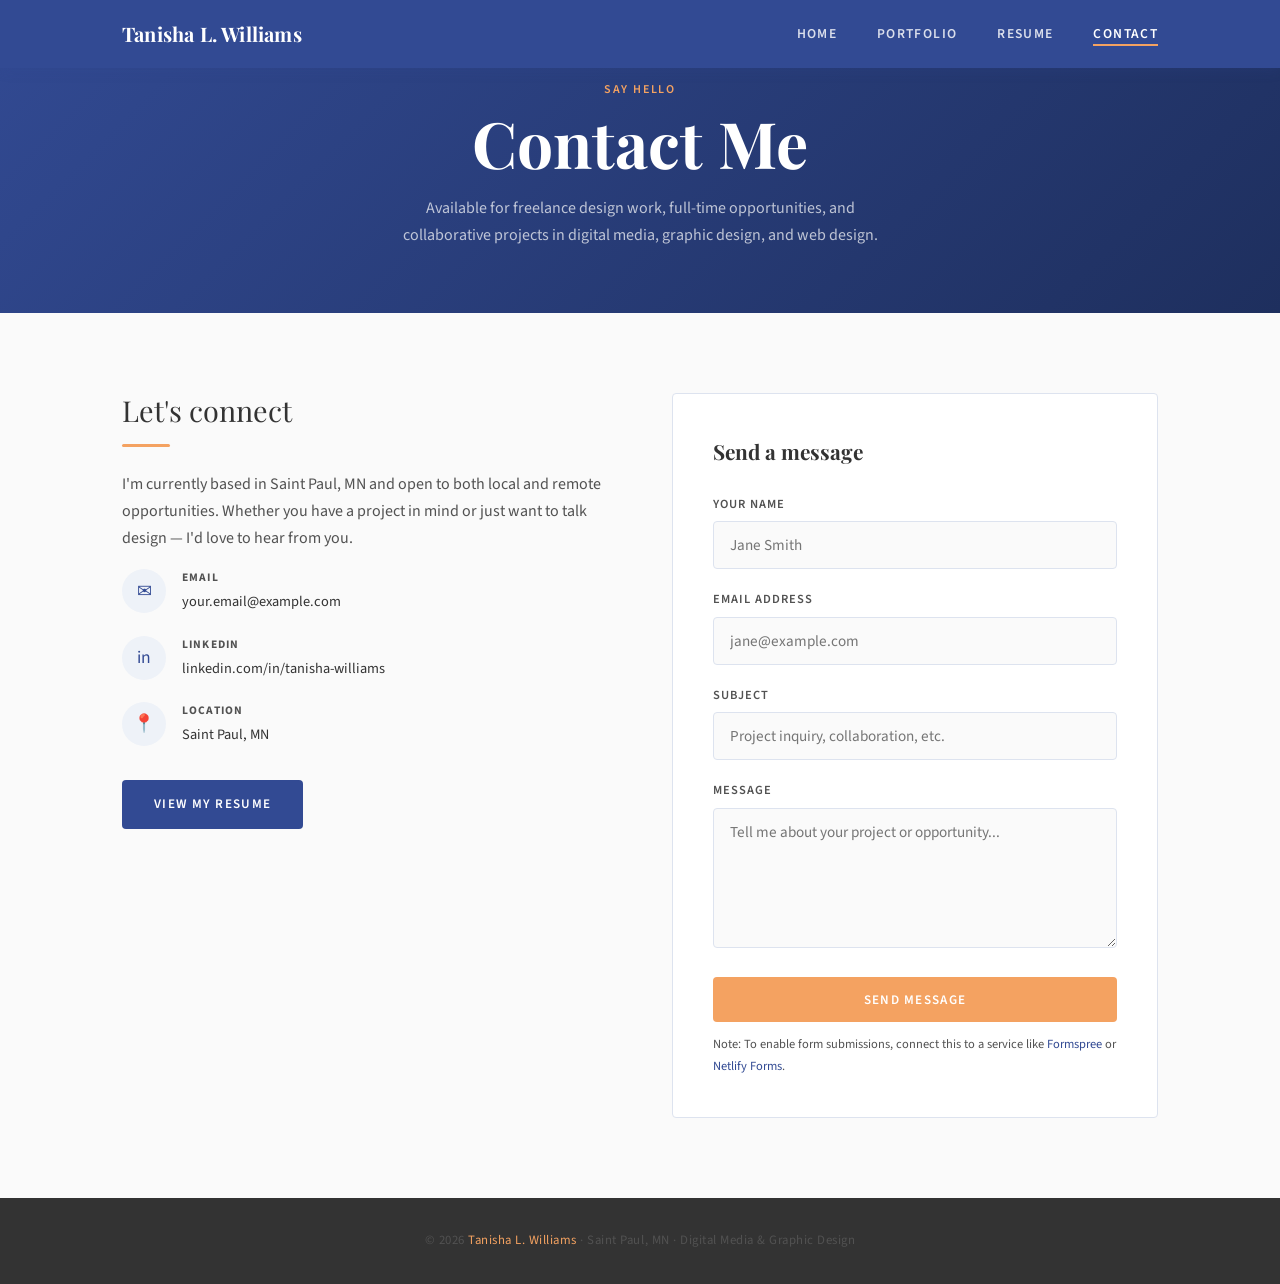
==== contact.html @ 5447307d "Add files via upload" ====
<!DOCTYPE html>
<html lang="en">
<head>
  <meta charset="UTF-8">
  <meta name="viewport" content="width=device-width, initial-scale=1.0">
  <title>Contact — Tanisha L. Williams</title>
  <link rel="stylesheet" href="style.css">
</head>
<body>

  <!-- NAV -->
  <nav class="site-nav">
    <div class="container">
      <a href="index.html" class="nav-logo">Tanisha L. Williams</a>
      <ul class="nav-links">
        <li><a href="index.html">Home</a></li>
        <li><a href="portfolio.html">Portfolio</a></li>
        <li><a href="resume.html">Resume</a></li>
        <li><a href="contact.html" class="active">Contact</a></li>
      </ul>
      <button class="nav-hamburger" id="hamburger" aria-label="Open menu">
        <span></span><span></span><span></span>
      </button>
    </div>
  </nav>

  <!-- MOBILE MENU -->
  <div class="nav-mobile-menu" id="mobileMenu">
    <ul>
      <li><a href="index.html">Home</a></li>
      <li><a href="portfolio.html">Portfolio</a></li>
      <li><a href="resume.html">Resume</a></li>
      <li><a href="contact.html">Contact</a></li>
    </ul>
  </div>

  <!-- HERO -->
  <section class="contact-hero page-top">
    <div class="container">
      <h4 style="color: var(--coral); margin-bottom: 0.5rem;">Say Hello</h4>
      <h1>Contact Me</h1>
      <p>Available for freelance design work, full-time opportunities, and collaborative projects in digital media, graphic design, and web design.</p>
    </div>
  </section>

  <!-- CONTACT SECTION -->
  <section class="page-section">
    <div class="container">
      <div class="contact-grid">

        <!-- Contact Info -->
        <div class="contact-info">
          <h2>Let's connect</h2>
          <div class="divider"></div>
          <p>I'm currently based in Saint Paul, MN and open to both local and remote opportunities. Whether you have a project in mind or just want to talk design — I'd love to hear from you.</p>

          <div class="contact-item">
            <div class="contact-item-icon">✉</div>
            <div class="contact-item-text">
              <strong>Email</strong>
              <a href="mailto:your.email@example.com">your.email@example.com</a>
            </div>
          </div>

          <div class="contact-item">
            <div class="contact-item-icon">in</div>
            <div class="contact-item-text">
              <strong>LinkedIn</strong>
              <a href="https://www.linkedin.com/in/tanisha-williams-97a414207/" target="_blank">linkedin.com/in/tanisha-williams</a>
            </div>
          </div>

          <div class="contact-item">
            <div class="contact-item-icon">📍</div>
            <div class="contact-item-text">
              <strong>Location</strong>
              Saint Paul, MN
            </div>
          </div>

          <div style="margin-top: 2rem;">
            <a href="resume.html" class="btn btn-blue">View My Resume</a>
          </div>
        </div>

        <!-- Contact Form -->
        <div class="contact-form">
          <h3>Send a message</h3>
          <div class="form-group">
            <label for="name">Your Name</label>
            <input type="text" id="name" placeholder="Jane Smith">
          </div>
          <div class="form-group">
            <label for="email">Email Address</label>
            <input type="email" id="email" placeholder="jane@example.com">
          </div>
          <div class="form-group">
            <label for="subject">Subject</label>
            <input type="text" id="subject" placeholder="Project inquiry, collaboration, etc.">
          </div>
          <div class="form-group">
            <label for="message">Message</label>
            <textarea id="message" placeholder="Tell me about your project or opportunity..."></textarea>
          </div>
          <button class="btn btn-primary" style="width: 100%;" onclick="handleSubmit()">Send Message</button>
          <p id="form-note" style="margin-top: 1rem; font-size: 0.82rem; color: var(--gray-mid); display: none;">
            ✓ Thanks for reaching out! I'll get back to you soon.
          </p>
          <p style="margin-top: 0.75rem; font-size: 0.78rem; color: var(--gray-mid);">
            Note: To enable form submissions, connect this to a service like <a href="https://formspree.io" target="_blank">Formspree</a> or <a href="https://www.netlify.com/products/forms/" target="_blank">Netlify Forms</a>.
          </p>
        </div>

      </div>
    </div>
  </section>

  <!-- FOOTER -->
  <footer class="site-footer">
    <p>© 2026 <span>Tanisha L. Williams</span> · Saint Paul, MN · Digital Media &amp; Graphic Design</p>
  </footer>

  <script>
    const hamburger = document.getElementById('hamburger');
    const mobileMenu = document.getElementById('mobileMenu');
    hamburger.addEventListener('click', () => {
      hamburger.classList.toggle('open');
      mobileMenu.classList.toggle('open');
    });

    function handleSubmit() {
      document.getElementById('form-note').style.display = 'block';
    }
  </script>

</body>
</html>
---- style.css ----
/* ============================================
   TANISHA L. WILLIAMS — Portfolio
   style.css
   ============================================ */

/* ── GOOGLE FONTS ── */
@import url('https://fonts.googleapis.com/css2?family=Playfair+Display:ital,wght@0,400;0,700;1,400&family=Source+Sans+3:wght@300;400;600&display=swap');

/* ── CSS VARIABLES ── */
:root {
  --blue-dark:    #324A93;
  --blue-light:   #79A0C7;
  --gray-dark:    #333333;
  --gray-mid:     #525252;
  --gray-light:   #FAFAFA;
  --coral:        #F4A261;
  --white:        #FFFFFF;

  --font-display: 'Playfair Display', Georgia, serif;
  --font-body:    'Source Sans 3', sans-serif;

  --nav-height:   68px;
  --max-width:    1100px;
  --radius:       4px;
  --transition:   0.22s ease;
}

/* ── RESET ── */
*, *::before, *::after {
  margin: 0;
  padding: 0;
  box-sizing: border-box;
}

html {
  scroll-behavior: smooth;
}

body {
  background: var(--gray-light);
  color: var(--gray-dark);
  font-family: var(--font-body);
  font-weight: 400;
  font-size: 1rem;
  line-height: 1.7;
  overflow-x: hidden;
}

img {
  max-width: 100%;
  display: block;
}

a {
  color: var(--blue-dark);
  text-decoration: none;
  transition: color var(--transition);
}

a:hover {
  color: var(--coral);
}

/* ── TYPOGRAPHY ── */

h1 {
  font-family: var(--font-display);
  font-size: 4em;
  font-weight: 700;
  line-height: 1.1;
  color: var(--gray-dark);
}

h2 {
  font-family: var(--font-display);
  font-size: 2.4em;
  font-weight: 400;
  line-height: 1.2;
  color: var(--gray-dark);
}

h3 {
  font-family: var(--font-display);
  font-size: 1.5em;
  font-weight: 700;
  color: var(--gray-dark);
}

h4 {
  font-family: var(--font-body);
  font-size: 0.75em;
  font-weight: 600;
  letter-spacing: 0.15em;
  text-transform: uppercase;
  color: var(--blue-dark);
}

p {
  color: var(--gray-mid);
  margin-bottom: 1rem;
}

p:last-child {
  margin-bottom: 0;
}

/* ── LAYOUT ── */
.container {
  max-width: var(--max-width);
  margin: 0 auto;
  padding: 0 2rem;
}

.page-section {
  padding: 5rem 0;
}

.page-section--alt {
  background: #EEF2F8;
}

/* ── NAVIGATION ── */
.site-nav {
  position: fixed;
  top: 0; left: 0; right: 0;
  height: var(--nav-height);
  background: var(--blue-dark);
  z-index: 1000;
  display: flex;
  align-items: center;
  box-shadow: 0 2px 12px rgba(50, 74, 147, 0.18);
}

.site-nav .container {
  display: flex;
  align-items: center;
  justify-content: space-between;
  width: 100%;
}

.nav-logo {
  font-family: var(--font-display);
  font-size: 1.25rem;
  font-weight: 700;
  color: var(--white);
  letter-spacing: 0.01em;
}

.nav-logo:hover {
  color: var(--coral);
}

.nav-links {
  display: flex;
  list-style: none;
  gap: 2.5rem;
  align-items: center;
}

.nav-links a {
  color: rgba(255,255,255,0.82);
  font-size: 0.85rem;
  font-weight: 600;
  letter-spacing: 0.1em;
  text-transform: uppercase;
  transition: color var(--transition);
  position: relative;
  padding-bottom: 3px;
}

.nav-links a::after {
  content: '';
  position: absolute;
  bottom: 0; left: 0;
  width: 0; height: 2px;
  background: var(--coral);
  transition: width var(--transition);
}

.nav-links a:hover,
.nav-links a.active {
  color: var(--white);
}

.nav-links a:hover::after,
.nav-links a.active::after {
  width: 100%;
}

/* Hamburger (mobile) */
.nav-hamburger {
  display: none;
  flex-direction: column;
  gap: 5px;
  background: none;
  border: none;
  cursor: pointer;
  padding: 4px;
}

.nav-hamburger span {
  display: block;
  width: 24px;
  height: 2px;
  background: var(--white);
  transition: all var(--transition);
}

.nav-hamburger.open span:nth-child(1) {
  transform: translateY(7px) rotate(45deg);
}
.nav-hamburger.open span:nth-child(2) {
  opacity: 0;
}
.nav-hamburger.open span:nth-child(3) {
  transform: translateY(-7px) rotate(-45deg);
}

.nav-mobile-menu {
  display: none;
  position: fixed;
  top: var(--nav-height);
  left: 0; right: 0;
  background: var(--blue-dark);
  padding: 1.5rem 2rem;
  z-index: 999;
  box-shadow: 0 8px 24px rgba(0,0,0,0.18);
}

.nav-mobile-menu.open {
  display: block;
}

.nav-mobile-menu ul {
  list-style: none;
  display: flex;
  flex-direction: column;
  gap: 0;
}

.nav-mobile-menu a {
  display: block;
  color: rgba(255,255,255,0.85);
  font-size: 1rem;
  font-weight: 600;
  letter-spacing: 0.08em;
  text-transform: uppercase;
  padding: 0.85rem 0;
  border-bottom: 1px solid rgba(255,255,255,0.1);
  transition: color var(--transition);
}

.nav-mobile-menu a:hover {
  color: var(--coral);
}

/* ── PAGE TOP PADDING ── */
.page-top {
  padding-top: var(--nav-height);
}

/* ── HERO (INDEX) ── */
.hero {
  min-height: calc(100vh - var(--nav-height));
  background: linear-gradient(135deg, var(--blue-dark) 0%, #1e2f5e 60%, #152347 100%);
  display: flex;
  align-items: center;
  position: relative;
  overflow: hidden;
}

.hero::before {
  content: '';
  position: absolute;
  width: 600px; height: 600px;
  border-radius: 50%;
  background: var(--blue-light);
  opacity: 0.07;
  top: -200px; right: -100px;
}

.hero::after {
  content: '';
  position: absolute;
  width: 400px; height: 400px;
  border-radius: 50%;
  background: var(--coral);
  opacity: 0.06;
  bottom: -150px; left: -100px;
}

.hero .container {
  position: relative;
  z-index: 1;
  padding-top: 4rem;
  padding-bottom: 4rem;
}

.hero-eyebrow {
  font-size: 0.78rem;
  font-weight: 600;
  letter-spacing: 0.2em;
  text-transform: uppercase;
  color: var(--coral);
  margin-bottom: 1.2rem;
}

.hero h1 {
  color: var(--white);
  margin-bottom: 1.5rem;
  max-width: 680px;
}

.hero h1 em {
  font-style: italic;
  color: var(--blue-light);
}

.hero-desc {
  color: rgba(255,255,255,0.72);
  font-size: 1.1rem;
  max-width: 520px;
  margin-bottom: 2.5rem;
  line-height: 1.8;
}

.hero-tags {
  display: flex;
  flex-wrap: wrap;
  gap: 0.5rem;
  margin-bottom: 3rem;
}

.tag {
  font-size: 0.72rem;
  font-weight: 600;
  letter-spacing: 0.08em;
  text-transform: uppercase;
  padding: 0.35rem 0.85rem;
  border: 1px solid rgba(121,160,199,0.5);
  color: var(--blue-light);
  border-radius: var(--radius);
}

.hero-cta {
  display: flex;
  gap: 1rem;
  flex-wrap: wrap;
}

/* ── BUTTONS ── */
.btn {
  display: inline-block;
  font-family: var(--font-body);
  font-size: 0.82rem;
  font-weight: 600;
  letter-spacing: 0.1em;
  text-transform: uppercase;
  padding: 0.85rem 2rem;
  border-radius: var(--radius);
  transition: all var(--transition);
  cursor: pointer;
  border: none;
  text-decoration: none;
}

.btn-primary {
  background: var(--coral);
  color: var(--white);
}

.btn-primary:hover {
  background: #e08844;
  color: var(--white);
  transform: translateY(-2px);
  box-shadow: 0 6px 20px rgba(244, 162, 97, 0.35);
}

.btn-outline {
  background: transparent;
  color: var(--white);
  border: 2px solid rgba(255,255,255,0.5);
}

.btn-outline:hover {
  background: var(--white);
  color: var(--blue-dark);
  border-color: var(--white);
  transform: translateY(-2px);
}

.btn-blue {
  background: var(--blue-dark);
  color: var(--white);
}

.btn-blue:hover {
  background: #253a7a;
  color: var(--white);
  transform: translateY(-2px);
  box-shadow: 0 6px 20px rgba(50,74,147,0.3);
}

/* ── SECTION HEADERS ── */
.section-header {
  margin-bottom: 3rem;
}

.section-header h4 {
  margin-bottom: 0.5rem;
}

.section-header h2 {
  margin-bottom: 1rem;
}

.section-header p {
  max-width: 560px;
  font-size: 1.05rem;
}

.divider {
  width: 48px;
  height: 3px;
  background: var(--coral);
  margin: 1rem 0 1.5rem;
  border-radius: 2px;
}

/* ── CARDS (skills, etc.) ── */
.card-grid {
  display: grid;
  grid-template-columns: repeat(auto-fit, minmax(260px, 1fr));
  gap: 1.5rem;
}

.card {
  background: var(--white);
  border-radius: var(--radius);
  padding: 2rem;
  border: 1px solid #dde3ef;
  transition: transform var(--transition), box-shadow var(--transition);
}

.card:hover {
  transform: translateY(-4px);
  box-shadow: 0 12px 32px rgba(50,74,147,0.1);
}

.card-icon {
  font-size: 1.8rem;
  margin-bottom: 1rem;
}

.card h3 {
  font-size: 1.15rem;
  margin-bottom: 0.75rem;
}

.skill-pills {
  display: flex;
  flex-wrap: wrap;
  gap: 0.4rem;
  list-style: none;
}

.skill-pills li {
  font-size: 0.7rem;
  font-weight: 600;
  letter-spacing: 0.05em;
  padding: 0.25rem 0.65rem;
  background: #EEF2F8;
  color: var(--blue-dark);
  border-radius: 2px;
}

/* ── STATS ── */
.stats-grid {
  display: grid;
  grid-template-columns: repeat(4, 1fr);
  gap: 2rem;
  margin-top: 3rem;
}

.stat-item {
  border-left: 3px solid var(--coral);
  padding-left: 1.25rem;
}

.stat-number {
  font-family: var(--font-display);
  font-size: 2.8rem;
  font-weight: 700;
  color: var(--blue-dark);
  line-height: 1;
  margin-bottom: 0.3rem;
}

.stat-label {
  font-size: 0.75rem;
  font-weight: 600;
  letter-spacing: 0.08em;
  text-transform: uppercase;
  color: var(--gray-mid);
}

/* ── PORTFOLIO PAGE ── */
.portfolio-hero {
  background: linear-gradient(135deg, var(--blue-dark), #1e2f5e);
  padding: 5rem 0 4rem;
  text-align: center;
}

.portfolio-hero h1 {
  color: var(--white);
  margin-bottom: 1rem;
}

.portfolio-hero p {
  color: rgba(255,255,255,0.7);
  max-width: 500px;
  margin: 0 auto;
  font-size: 1.05rem;
}

/* Accordion / Dropdown Sections */
.portfolio-accordion {
  max-width: var(--max-width);
  margin: 3rem auto;
  padding: 0 2rem;
}

.accordion-item {
  background: var(--white);
  border: 1px solid #dde3ef;
  border-radius: var(--radius);
  margin-bottom: 1rem;
  overflow: hidden;
}

.accordion-header {
  width: 100%;
  background: none;
  border: none;
  padding: 1.4rem 1.8rem;
  display: flex;
  align-items: center;
  justify-content: space-between;
  cursor: pointer;
  text-align: left;
  transition: background var(--transition);
}

.accordion-header:hover {
  background: #EEF2F8;
}

.accordion-header.active {
  background: var(--blue-dark);
}

.accordion-header-left {
  display: flex;
  align-items: center;
  gap: 1rem;
}

.accordion-icon {
  font-size: 1.4rem;
}

.accordion-title {
  font-family: var(--font-display);
  font-size: 1.2rem;
  font-weight: 700;
  color: var(--gray-dark);
  transition: color var(--transition);
}

.accordion-header.active .accordion-title {
  color: var(--white);
}

.accordion-count {
  font-size: 0.72rem;
  font-weight: 600;
  letter-spacing: 0.1em;
  text-transform: uppercase;
  color: var(--gray-mid);
  transition: color var(--transition);
}

.accordion-header.active .accordion-count {
  color: rgba(255,255,255,0.65);
}

.accordion-chevron {
  width: 20px;
  height: 20px;
  color: var(--gray-mid);
  transition: transform var(--transition), color var(--transition);
  flex-shrink: 0;
}

.accordion-header.active .accordion-chevron {
  transform: rotate(180deg);
  color: var(--white);
}

.accordion-body {
  display: none;
  padding: 1.5rem 1.8rem 2rem;
  border-top: 1px solid #dde3ef;
}

.accordion-body.open {
  display: block;
}

/* Portfolio image grid inside accordion */
.portfolio-grid {
  display: grid;
  grid-template-columns: repeat(auto-fill, minmax(280px, 1fr));
  gap: 1.25rem;
}

.portfolio-card {
  border-radius: var(--radius);
  overflow: hidden;
  position: relative;
  background: #dde3ef;
  aspect-ratio: 4/3;
  cursor: pointer;
}

.portfolio-card img {
  width: 100%;
  height: 100%;
  object-fit: cover;
  transition: transform 0.4s ease;
}

.portfolio-card:hover img {
  transform: scale(1.04);
}

.portfolio-card-overlay {
  position: absolute;
  inset: 0;
  background: linear-gradient(to top, rgba(50,74,147,0.88) 0%, transparent 60%);
  opacity: 0;
  transition: opacity var(--transition);
  display: flex;
  flex-direction: column;
  justify-content: flex-end;
  padding: 1.25rem;
}

.portfolio-card:hover .portfolio-card-overlay {
  opacity: 1;
}

.portfolio-card-overlay h3 {
  color: var(--white);
  font-size: 1rem;
  margin-bottom: 0.2rem;
}

.portfolio-card-overlay p {
  color: rgba(255,255,255,0.75);
  font-size: 0.8rem;
  margin: 0;
}

/* placeholder for empty sections */
.portfolio-placeholder {
  text-align: center;
  padding: 3rem 1rem;
  color: var(--gray-mid);
  font-size: 0.95rem;
  border: 2px dashed #dde3ef;
  border-radius: var(--radius);
}

/* ── RESUME PAGE ── */
.resume-hero {
  background: linear-gradient(135deg, var(--blue-dark), #1e2f5e);
  padding: 5rem 0 4rem;
  text-align: center;
}

.resume-hero h1 {
  color: var(--white);
  margin-bottom: 1rem;
}

.resume-hero p {
  color: rgba(255,255,255,0.7);
  margin-bottom: 2rem;
}

.resume-content {
  max-width: 820px;
  margin: 0 auto;
}

.resume-section {
  margin-bottom: 2.5rem;
}

.resume-section-title {
  font-family: var(--font-body);
  font-size: 0.72rem;
  font-weight: 600;
  letter-spacing: 0.18em;
  text-transform: uppercase;
  color: var(--blue-dark);
  border-bottom: 2px solid var(--blue-dark);
  padding-bottom: 0.4rem;
  margin-bottom: 1.25rem;
}

.resume-entry {
  display: grid;
  grid-template-columns: 180px 1fr;
  gap: 1.5rem;
  margin-bottom: 1.5rem;
  padding-bottom: 1.5rem;
  border-bottom: 1px solid #dde3ef;
}

.resume-entry:last-child {
  border-bottom: none;
  margin-bottom: 0;
  padding-bottom: 0;
}

.resume-date {
  font-size: 0.82rem;
  color: var(--gray-mid);
  padding-top: 0.15rem;
  line-height: 1.5;
}

.resume-date .badge {
  display: inline-block;
  margin-top: 0.4rem;
  font-size: 0.65rem;
  font-weight: 600;
  letter-spacing: 0.08em;
  text-transform: uppercase;
  background: var(--coral);
  color: var(--white);
  padding: 0.15rem 0.5rem;
  border-radius: 2px;
}

.resume-entry h3 {
  font-size: 1.05rem;
  margin-bottom: 0.15rem;
}

.resume-entry .org {
  font-size: 0.85rem;
  color: var(--blue-dark);
  font-weight: 600;
  margin-bottom: 0.4rem;
}

.resume-entry p {
  font-size: 0.9rem;
  margin: 0;
}

.resume-skills-grid {
  display: grid;
  grid-template-columns: repeat(3, 1fr);
  gap: 1rem;
}

.resume-skill-group h4 {
  font-size: 0.72rem;
  margin-bottom: 0.5rem;
}

.resume-skill-group ul {
  list-style: none;
  font-size: 0.88rem;
  color: var(--gray-mid);
  line-height: 1.9;
}

/* ── CONTACT PAGE ── */
.contact-hero {
  background: linear-gradient(135deg, var(--blue-dark), #1e2f5e);
  padding: 5rem 0 4rem;
  text-align: center;
}

.contact-hero h1 {
  color: var(--white);
  margin-bottom: 1rem;
}

.contact-hero p {
  color: rgba(255,255,255,0.7);
  max-width: 480px;
  margin: 0 auto;
}

.contact-grid {
  display: grid;
  grid-template-columns: 1fr 1fr;
  gap: 4rem;
  align-items: start;
}

.contact-info h2 {
  font-size: 1.8rem;
  margin-bottom: 1rem;
}

.contact-item {
  display: flex;
  align-items: center;
  gap: 1rem;
  margin-bottom: 1.25rem;
}

.contact-item-icon {
  width: 44px; height: 44px;
  background: #EEF2F8;
  border-radius: 50%;
  display: flex;
  align-items: center;
  justify-content: center;
  font-size: 1.1rem;
  flex-shrink: 0;
  color: var(--blue-dark);
}

.contact-item-text {
  font-size: 0.9rem;
}

.contact-item-text strong {
  display: block;
  font-size: 0.72rem;
  letter-spacing: 0.1em;
  text-transform: uppercase;
  color: var(--gray-mid);
  margin-bottom: 0.15rem;
}

.contact-item-text a {
  color: var(--gray-dark);
  font-weight: 400;
}

.contact-item-text a:hover {
  color: var(--coral);
}

/* Contact Form */
.contact-form {
  background: var(--white);
  padding: 2.5rem;
  border-radius: var(--radius);
  border: 1px solid #dde3ef;
}

.contact-form h3 {
  font-size: 1.3rem;
  margin-bottom: 1.5rem;
}

.form-group {
  margin-bottom: 1.25rem;
}

.form-group label {
  display: block;
  font-size: 0.78rem;
  font-weight: 600;
  letter-spacing: 0.08em;
  text-transform: uppercase;
  color: var(--gray-mid);
  margin-bottom: 0.4rem;
}

.form-group input,
.form-group textarea {
  width: 100%;
  padding: 0.75rem 1rem;
  border: 1px solid #dde3ef;
  border-radius: var(--radius);
  font-family: var(--font-body);
  font-size: 0.95rem;
  color: var(--gray-dark);
  background: var(--gray-light);
  transition: border-color var(--transition), box-shadow var(--transition);
}

.form-group input:focus,
.form-group textarea:focus {
  outline: none;
  border-color: var(--blue-light);
  box-shadow: 0 0 0 3px rgba(121,160,199,0.18);
}

.form-group textarea {
  height: 140px;
  resize: vertical;
}

/* ── FOOTER ── */
.site-footer {
  background: var(--gray-dark);
  color: rgba(255,255,255,0.5);
  text-align: center;
  padding: 2rem;
  font-size: 0.8rem;
  letter-spacing: 0.04em;
}

.site-footer a {
  color: var(--blue-light);
}

.site-footer a:hover {
  color: var(--coral);
}

.site-footer span {
  color: var(--coral);
}

/* ============================================
   RESPONSIVE — Tablets (max 1024px)
   ============================================ */
@media only screen and (max-width: 1024px) {
  h1 { font-size: 1.8em; }
  h2 { font-size: 1.8em; }

  .stats-grid {
    grid-template-columns: repeat(2, 1fr);
  }

  .resume-skills-grid {
    grid-template-columns: repeat(2, 1fr);
  }

  .contact-grid {
    gap: 2.5rem;
  }
}

/* ============================================
   RESPONSIVE — Smartphones (max 768px)
   ============================================ */
@media only screen and (max-width: 768px) {
  h1 { font-size: 1.5em; }
  h2 { font-size: 1.4em; }

  .nav-links {
    display: none;
  }

  .nav-hamburger {
    display: flex;
  }

  .hero {
    min-height: auto;
    padding: 3rem 0;
  }

  .hero-cta {
    flex-direction: column;
  }

  .hero-cta .btn {
    text-align: center;
  }

  .stats-grid {
    grid-template-columns: repeat(2, 1fr);
    gap: 1.25rem;
  }

  .card-grid {
    grid-template-columns: 1fr;
  }

  .portfolio-grid {
    grid-template-columns: 1fr;
  }

  .resume-entry {
    grid-template-columns: 1fr;
    gap: 0.4rem;
  }

  .resume-skills-grid {
    grid-template-columns: 1fr 1fr;
  }

  .contact-grid {
    grid-template-columns: 1fr;
  }

  .contact-form {
    padding: 1.5rem;
  }

  .accordion-header {
    padding: 1.1rem 1.2rem;
  }

  .accordion-body {
    padding: 1.2rem;
  }

  .page-section {
    padding: 3.5rem 0;
  }
}
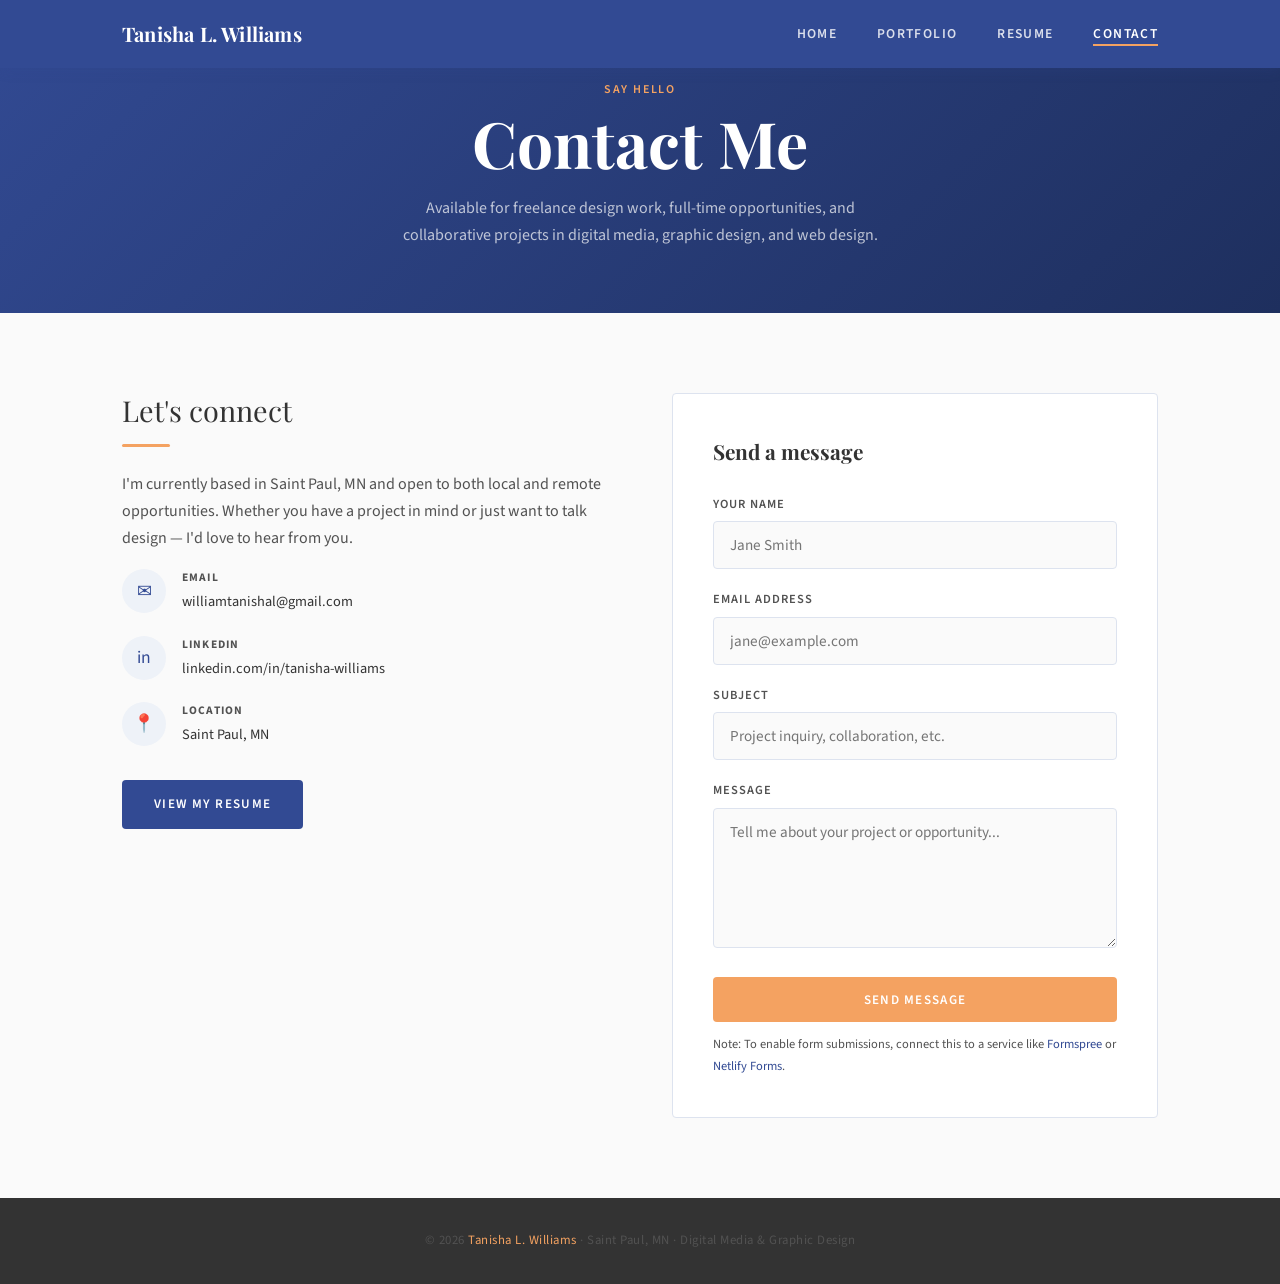
==== commit 869cfaaf: "Update contact.html" ====
--- a/contact.html
+++ b/contact.html
@@ -58,7 +58,7 @@
             <div class="contact-item-icon">✉</div>
             <div class="contact-item-text">
               <strong>Email</strong>
-              <a href="mailto:your.email@example.com">your.email@example.com</a>
+              <a href="mailto:wiliamtanishal@gmail.com">williamtanishal@gmail.com</a>
             </div>
           </div>
 
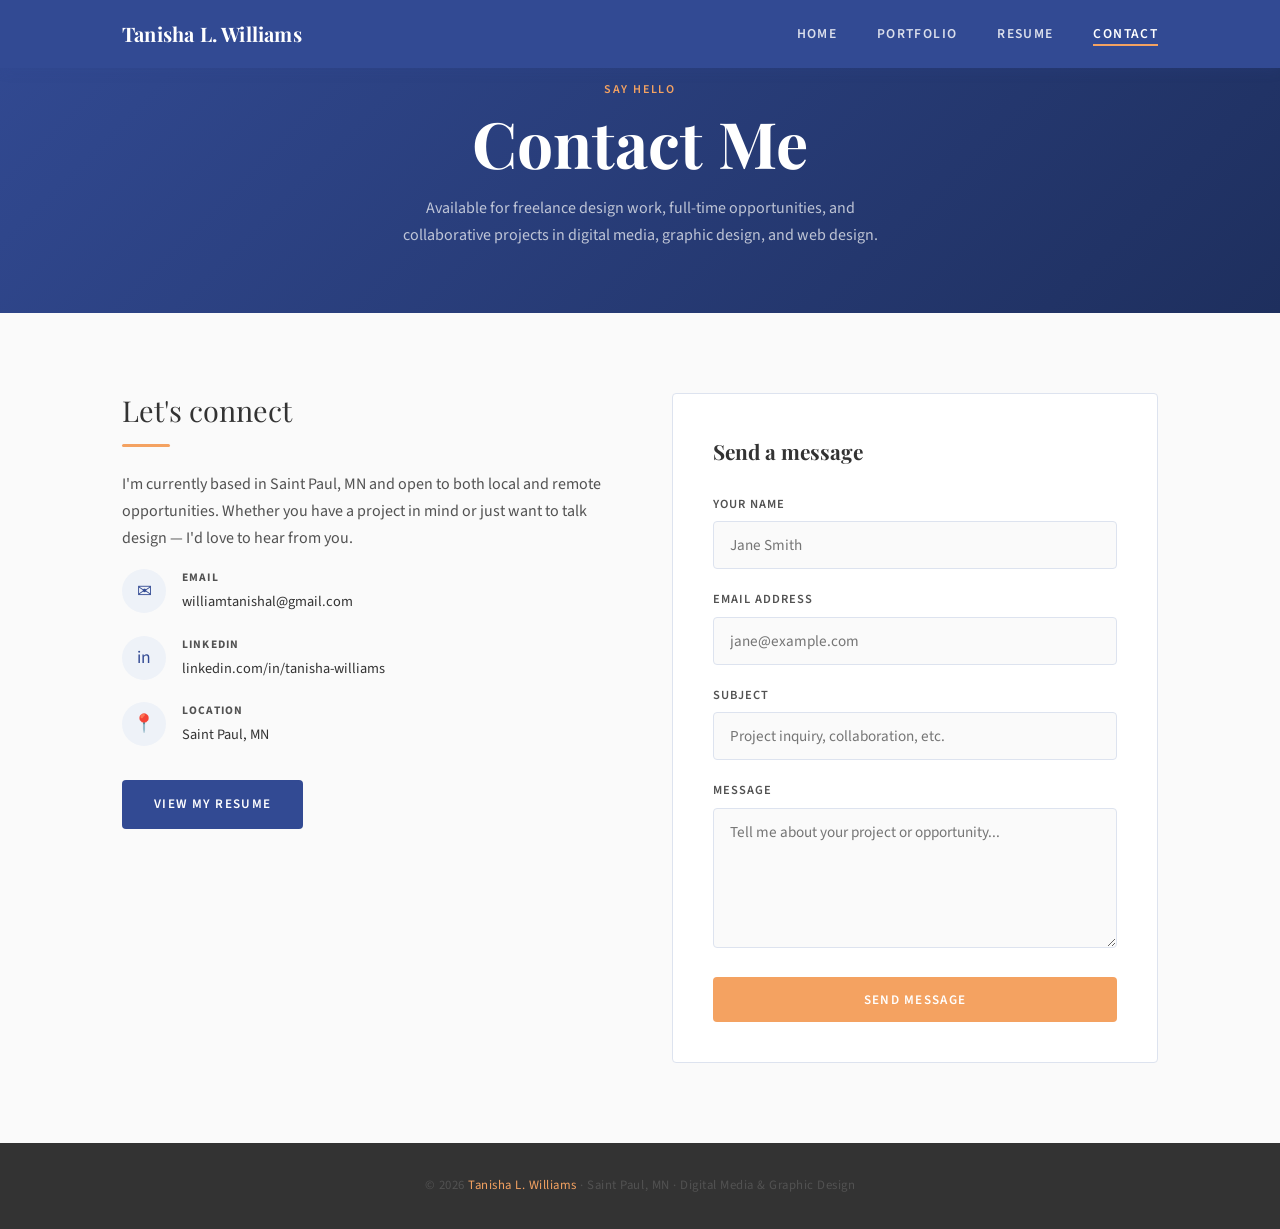
==== commit 988e8dd9: "Update contact.html" ====
--- a/contact.html
+++ b/contact.html
@@ -85,33 +85,27 @@
 
         <!-- Contact Form -->
         <div class="contact-form">
-          <h3>Send a message</h3>
-          <div class="form-group">
-            <label for="name">Your Name</label>
-            <input type="text" id="name" placeholder="Jane Smith">
-          </div>
-          <div class="form-group">
-            <label for="email">Email Address</label>
-            <input type="email" id="email" placeholder="jane@example.com">
-          </div>
-          <div class="form-group">
-            <label for="subject">Subject</label>
-            <input type="text" id="subject" placeholder="Project inquiry, collaboration, etc.">
-          </div>
-          <div class="form-group">
-            <label for="message">Message</label>
-            <textarea id="message" placeholder="Tell me about your project or opportunity..."></textarea>
-          </div>
-          <button class="btn btn-primary" style="width: 100%;" onclick="handleSubmit()">Send Message</button>
-          <p id="form-note" style="margin-top: 1rem; font-size: 0.82rem; color: var(--gray-mid); display: none;">
-            ✓ Thanks for reaching out! I'll get back to you soon.
-          </p>
-          <p style="margin-top: 0.75rem; font-size: 0.78rem; color: var(--gray-mid);">
-            Note: To enable form submissions, connect this to a service like <a href="https://formspree.io" target="_blank">Formspree</a> or <a href="https://www.netlify.com/products/forms/" target="_blank">Netlify Forms</a>.
-          </p>
-        </div>
-
-      </div>
+  <h3>Send a message</h3>
+  <form action="https://formspree.io/f/mreolgaq" method="POST">
+    <div class="form-group">
+      <label for="name">Your Name</label>
+      <input type="text" id="name" name="name" placeholder="Jane Smith" required>
+    </div>
+    <div class="form-group">
+      <label for="email">Email Address</label>
+      <input type="email" id="email" name="email" placeholder="jane@example.com" required>
+    </div>
+    <div class="form-group">
+      <label for="subject">Subject</label>
+      <input type="text" id="subject" name="subject" placeholder="Project inquiry, collaboration, etc.">
+    </div>
+    <div class="form-group">
+      <label for="message">Message</label>
+      <textarea id="message" name="message" placeholder="Tell me about your project or opportunity..."></textarea>
+    </div>
+    <button type="submit" class="btn btn-primary" style="width: 100%;">Send Message</button>
+  </form>
+</div>
     </div>
   </section>
 
